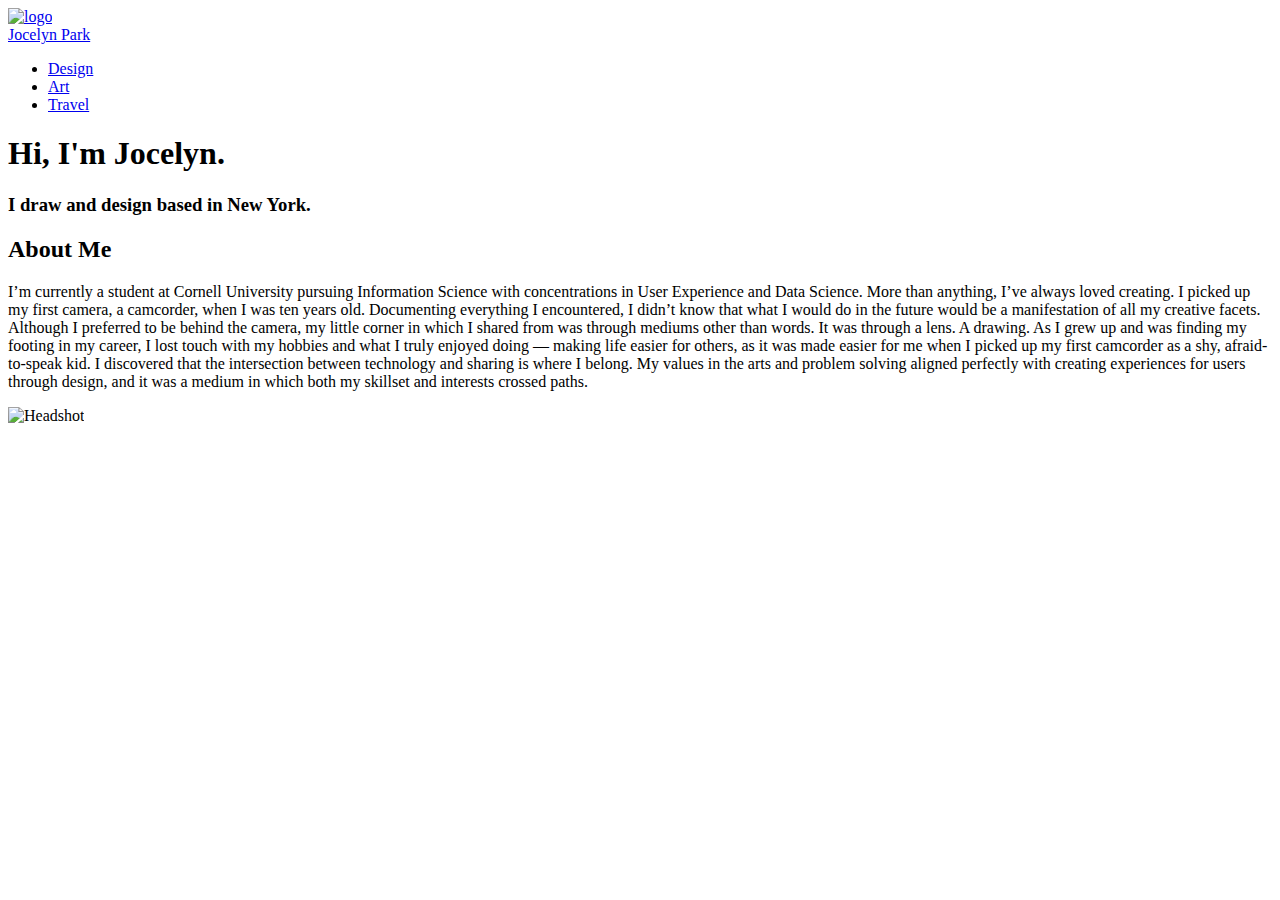
==== index.html @ 2d39cd83 "Add files via upload" ====
<!DOCTYPE html>
<html lang="en">

<head>
  <meta charset="UTF-8">
  <meta name="viewport" content="width=device-width, initial-scale=1">

  <title>Jocelyn Park</title>
  <link rel="stylesheet" type="text/css" href="styles/site.css">
</head>

<body>
  <header>
    <nav class="container">
      <div class="column">
        <a href="index.html"><img src="images/logo.png" alt="logo" class="logo"></a>
      </div>
      <div class="column">
        <a class="title" href="index.html">Jocelyn Park</a>
      </div>
      <div class="column">
        <ul class="navbar">
          <li><a href="design.html">Design</a></li>
          <li><a href="art.html">Art</a></li>
          <li><a href="travel.html">Travel</a></li>
        </ul>
      </div>
      <div class="hamburger-menu">
        <span></span>
        <span></span>
        <span></span>
      </div>
    </nav>
  </header>
  <div class="greeting">
    <h1>Hi, I'm Jocelyn.</h1>
    <h3>I draw and design based in New York.</h3>
  </div>
  <div class="two-columns">
    <div class=about-me-text>
      <h2>About Me</h2>
      <p>I’m currently a student at Cornell University pursuing Information Science with concentrations in User
        Experience and Data Science. More than anything, I’ve always loved creating. I picked up my first camera, a
        camcorder, when I was ten years old. Documenting everything I encountered, I didn’t know that what I would do
        in
        the future would be a manifestation of all my creative facets. Although I preferred to be behind the camera,
        my
        little corner in which I shared from was through mediums other than words. It was through a lens. A drawing.
        As
        I grew up and was finding my footing in my career, I lost touch with my hobbies and what I truly enjoyed doing
        —
        making life easier for others, as it was made easier for me when I picked up my first camcorder as a shy,
        afraid-to-speak kid. I discovered that the intersection between technology and sharing is where I belong. My
        values in the arts and problem solving aligned perfectly with creating experiences for users through design,
        and
        it was a medium in which both my skillset and interests crossed paths.
      </p>
    </div>
    <div class=big-headshot>
      <picture>
        <!-- Source: (original photo) Headshot -->
        <img src="images/headshot.jpeg" alt="Headshot">
      </picture>
    </div>
  </div>
  <script src="scripts/jquery-3.6.1.js"></script>
  <script src="scripts/hamburger.js"></script>
</body>

</html>
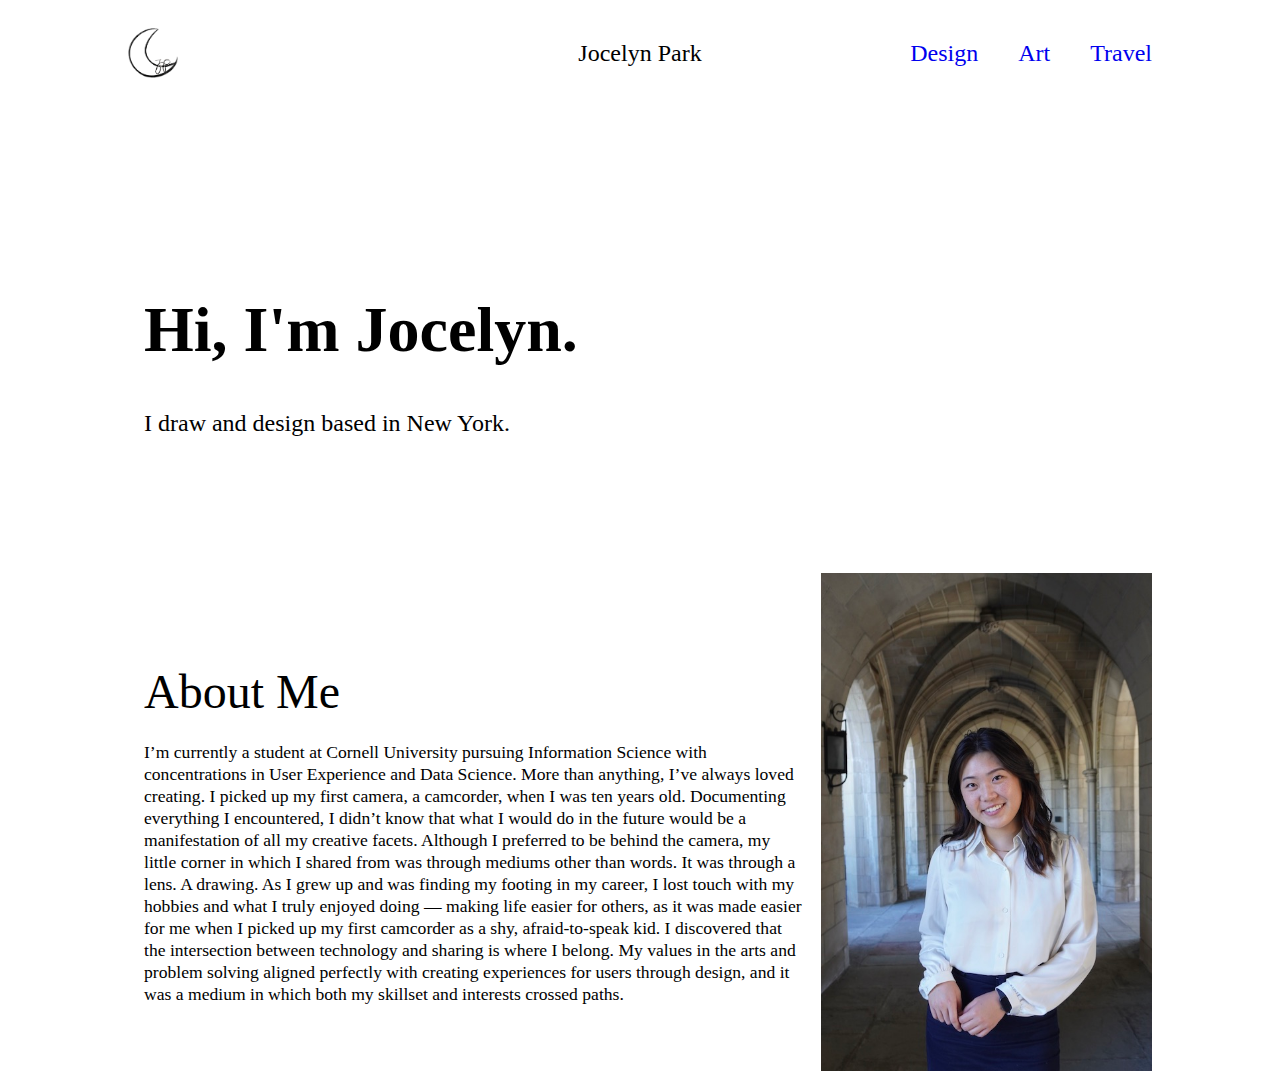
==== commit 0d5426cd: "Add files via upload" ====
--- a/index.html
+++ b/index.html
@@ -67,4 +67,4 @@
   <script src="scripts/hamburger.js"></script>
 </body>
 
-</html>
+</html>--- a/styles/site.css
+++ b/styles/site.css
@@ -0,0 +1,232 @@
+body {
+  /* background-color: lightgray; */
+  font-family: 'Times New Roman', Times, serif;
+  margin-left: 10%;
+  margin-right: 10%;
+}
+
+header {
+  /* background-color: darkgray; */
+  display: flex;
+  flex-direction: row;
+  align-items: center;
+}
+
+a {
+  text-decoration: none;
+}
+
+.hamburger-menu {
+  display: none;
+  position: fixed;
+  top: 0;
+  right: 0;
+  width: 50px;
+  height: 50px;
+  padding: 10px;
+  background-color: #333;
+  color: #fff;
+}
+
+.greeting {
+  padding-left: 1em;
+  padding-right: 1em;
+  padding-top: 7em;
+  padding-bottom: 7em;
+}
+
+h1 {
+  font-weight: bold;
+  font-size: 4em;
+}
+
+h2 {
+  font-weight: normal;
+  font-size: 3em;
+}
+
+h3 {
+  font-weight: 200;
+  font-size: 1.5em;
+}
+
+p {
+  margin: auto;
+  font-size: 1.1em;
+  line-height: 1.25;
+}
+
+.two-columns {
+  display: flex;
+  flex-direction: row;
+  height: auto;
+  align-items: center;
+}
+
+.about-me-text {
+  flex: 2;
+  text-align: left;
+  padding: 1em;
+  line-height: 1.25em;
+}
+
+.big-headshot {
+  flex: 1;
+}
+
+img {
+  max-width: 100%;
+}
+
+.case-study-block {
+  margin: 0 10%;
+}
+
+.logo {
+  height: 50px;
+  width: 50px;
+}
+
+nav {
+  height: 50px;
+  width: 100%;
+  margin-top: 20px;
+  margin-bottom: 60px;
+}
+
+.navbar {
+  display: flex;
+  flex-direction: row;
+  justify-content: right;
+  align-items: center;
+  list-style: none;
+  height: 100%;
+  margin: 0;
+}
+
+.navbar li {
+  margin-left: 40px;
+  color: black;
+  text-decoration: none;
+  font-size: 1.5em;
+}
+
+.title {
+  color: black;
+  display: flex;
+  justify-content: center;
+  align-items: center;
+  margin: 0;
+  padding: 0;
+  height: 100%;
+  text-decoration: none;
+  font-size: 1.5em;
+}
+
+.container {
+  display: flex;
+  flex-direction: row;
+  align-items: center;
+  width: 100%;
+}
+
+.column {
+  flex: 1;
+  height: 100%;
+}
+
+.design-project {
+  margin-bottom: 20px;
+  display: flex;
+  flex-direction: row;
+  height: 100px;
+  border: 1px solid gray;
+  border-radius: 10px;
+  padding-left: 1em;
+  padding-right: 1em;
+  padding-top: 1em;
+  padding-bottom: 1em;
+  align-items: center;
+}
+
+.proj-title {
+  font-weight: bold;
+  line-height: normal;
+  font-size: 2em;
+  text-align: center;
+}
+
+.proj-description {
+  font-size: 1.5em;
+  color: gray;
+}
+
+.gallery {
+  display: flex;
+  width: 100%;
+  flex-direction: row;
+  align-items: center;
+  justify-content: center;
+}
+
+.thumbnails {
+  display: flex;
+  flex-direction: column;
+}
+
+.thumbnails img {
+  margin: 10px;
+}
+
+.main-image {
+  flex: 1;
+  margin: 10px;
+}
+
+.main-image img {
+  width: 100%;
+}
+
+.travel-gallery {
+  display: flex;
+  border: 10px;
+  width: 100%;
+  flex-direction: row;
+  align-items: center;
+  justify-content: center;
+  margin-bottom: 20px;
+
+}
+
+.city-block {
+  width: 100%;
+  display: flex;
+  flex-direction: row;
+  height: 400px;
+  align-items: center;
+  text-align: center;
+  margin: 20px;
+}
+
+.city-vertical {
+  display: flex;
+  flex-direction: column;
+  font-size: larger;
+  height: 100%;
+}
+
+.spain {
+  flex: 1;
+}
+
+.city-title {
+  margin: 20px;
+  font-size: larger;
+}
+
+
+@media (max-width: 750px) {
+  .hamburger-menu {
+    display: block;
+  }
+}
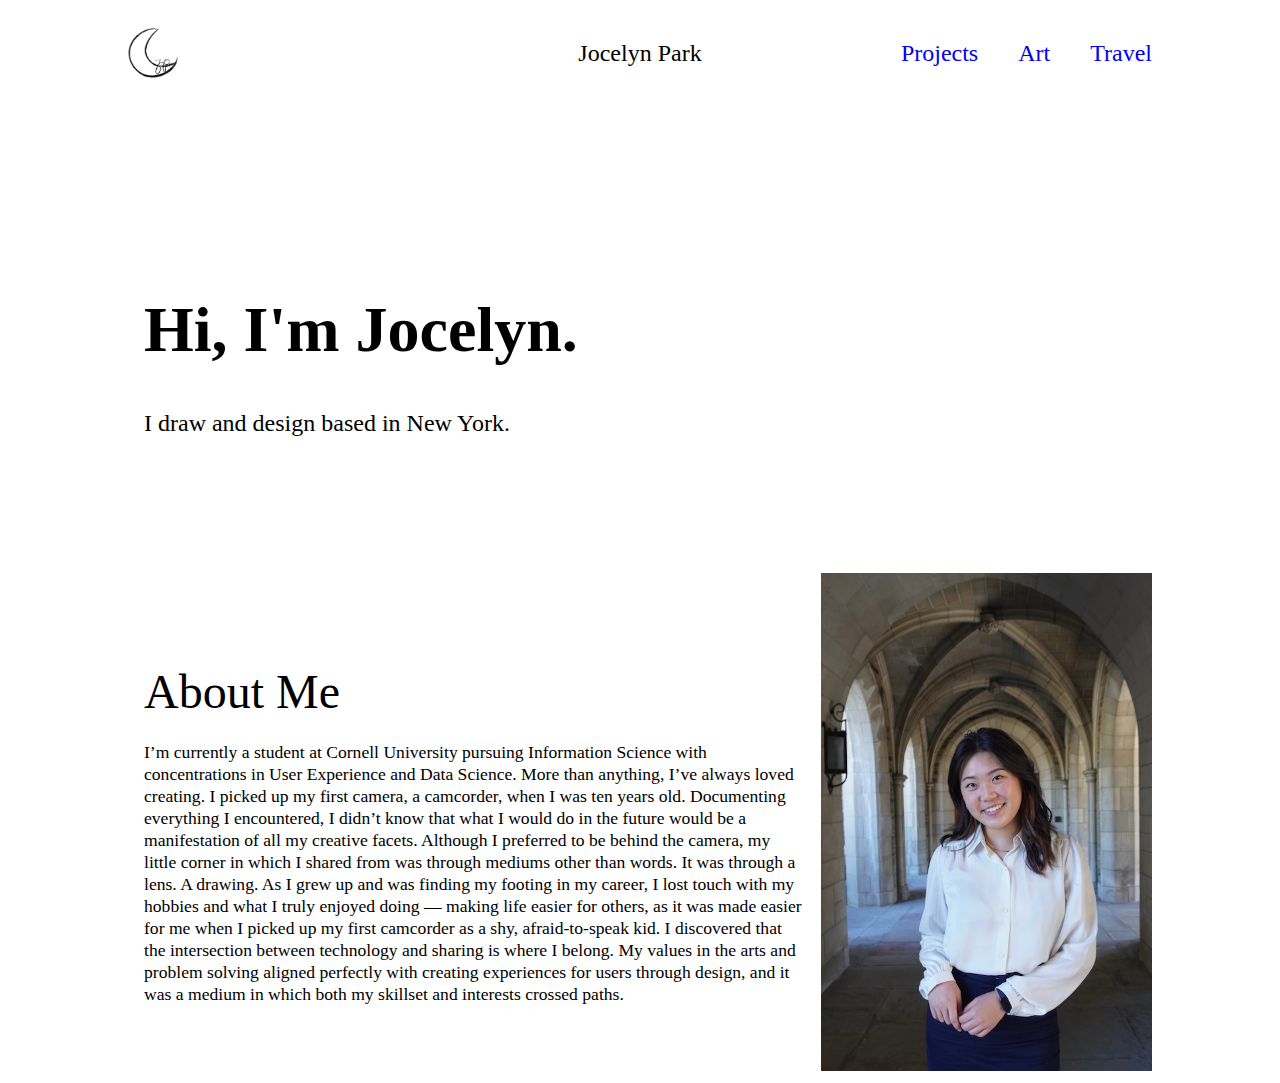
==== commit 9c45eb37: "Add files via upload" ====
--- a/index.html
+++ b/index.html
@@ -19,16 +19,16 @@
         <a class="title" href="index.html">Jocelyn Park</a>
       </div>
       <div class="column">
-        <ul class="navbar">
-          <li><a href="design.html">Design</a></li>
+        <div class="hamburger-menu">
+          <div class="line"></div>
+          <div class="line"></div>
+          <div class="line"></div>
+        </div>
+        <ul class="nav-links">
+          <li><a href="projects.html">Projects</a></li>
           <li><a href="art.html">Art</a></li>
           <li><a href="travel.html">Travel</a></li>
         </ul>
-      </div>
-      <div class="hamburger-menu">
-        <span></span>
-        <span></span>
-        <span></span>
       </div>
     </nav>
   </header>
@@ -67,4 +67,4 @@
   <script src="scripts/hamburger.js"></script>
 </body>
 
-</html>+</html>
--- a/styles/site.css
+++ b/styles/site.css
@@ -16,16 +16,8 @@
   text-decoration: none;
 }
 
-.hamburger-menu {
+.hamburger {
   display: none;
-  position: fixed;
-  top: 0;
-  right: 0;
-  width: 50px;
-  height: 50px;
-  padding: 10px;
-  background-color: #333;
-  color: #fff;
 }
 
 .greeting {
@@ -88,13 +80,15 @@
 }
 
 nav {
+  /* background-color: green; */
   height: 50px;
   width: 100%;
   margin-top: 20px;
   margin-bottom: 60px;
 }
 
-.navbar {
+.nav-links {
+  /* background-color: lightblue; */
   display: flex;
   flex-direction: row;
   justify-content: right;
@@ -104,7 +98,7 @@
   margin: 0;
 }
 
-.navbar li {
+.nav-links li {
   margin-left: 40px;
   color: black;
   text-decoration: none;
@@ -131,8 +125,11 @@
 }
 
 .column {
+  /* background-color: aquamarine; */
+  border-radius: 100em;
   flex: 1;
   height: 100%;
+  align-items: center;
 }
 
 .design-project {
@@ -224,9 +221,103 @@
   font-size: larger;
 }
 
-
-@media (max-width: 750px) {
+.hamburger-menu {
+  display: none;
+}
+
+.line {
+  width: 30px;
+  height: 3px;
+  background-color: black;
+  margin: 5px;
+}
+
+.carousel {
+  position: relative;
+  overflow: hidden;
+}
+
+.slides {
+  display: flex;
+  flex-wrap: wrap;
+  justify-content: space-between;
+}
+
+.slide {
+  flex: 0 0 32%;
+  position: relative;
+}
+
+.slide img {
+  width: 100%;
+}
+
+@media screen and (max-width: 768px) {
+  .slide {
+    flex: 0 0 100%;
+  }
+}
+
+.carousel .prev,
+.carousel .next {
+  position: absolute;
+  top: 50%;
+  transform: translateY(-50%);
+  width: 50px;
+  height: 50px;
+  border: none;
+  background: transparent;
+  color: #fff;
+  font-size: 2rem;
+  cursor: pointer;
+}
+
+.carousel .prev {
+  left: 0;
+}
+
+.carousel .next {
+  right: 0;
+}
+
+@media screen and (max-width: 767px) {
+  .nav-links {
+    display: flex;
+    flex-direction: column;
+    width: 100%;
+    height: 90vh;
+    position: absolute;
+    top: 10vh;
+    right: 0;
+    opacity: 0;
+    transition: all 0.5s ease;
+    align-items: flex-end;
+  }
+
+  .nav-links li {
+    opacity: 0;
+  }
+
   .hamburger-menu {
+    /* background-color: beige; */
     display: block;
-  }
-}
+    width: 30px;
+    margin-left: auto;
+    margin-top: 15px;
+    margin-bottom: auto;
+    cursor: pointer;
+  }
+
+  .nav-active {
+    /* background-color: green; */
+    opacity: 1;
+  }
+
+  .nav-links li {
+    opacity: 1;
+    transition: opacity 0.5s ease 0.5s;
+    text-align: right;
+    margin-right: 40px;
+    /* background-color: red; */
+  }
+}
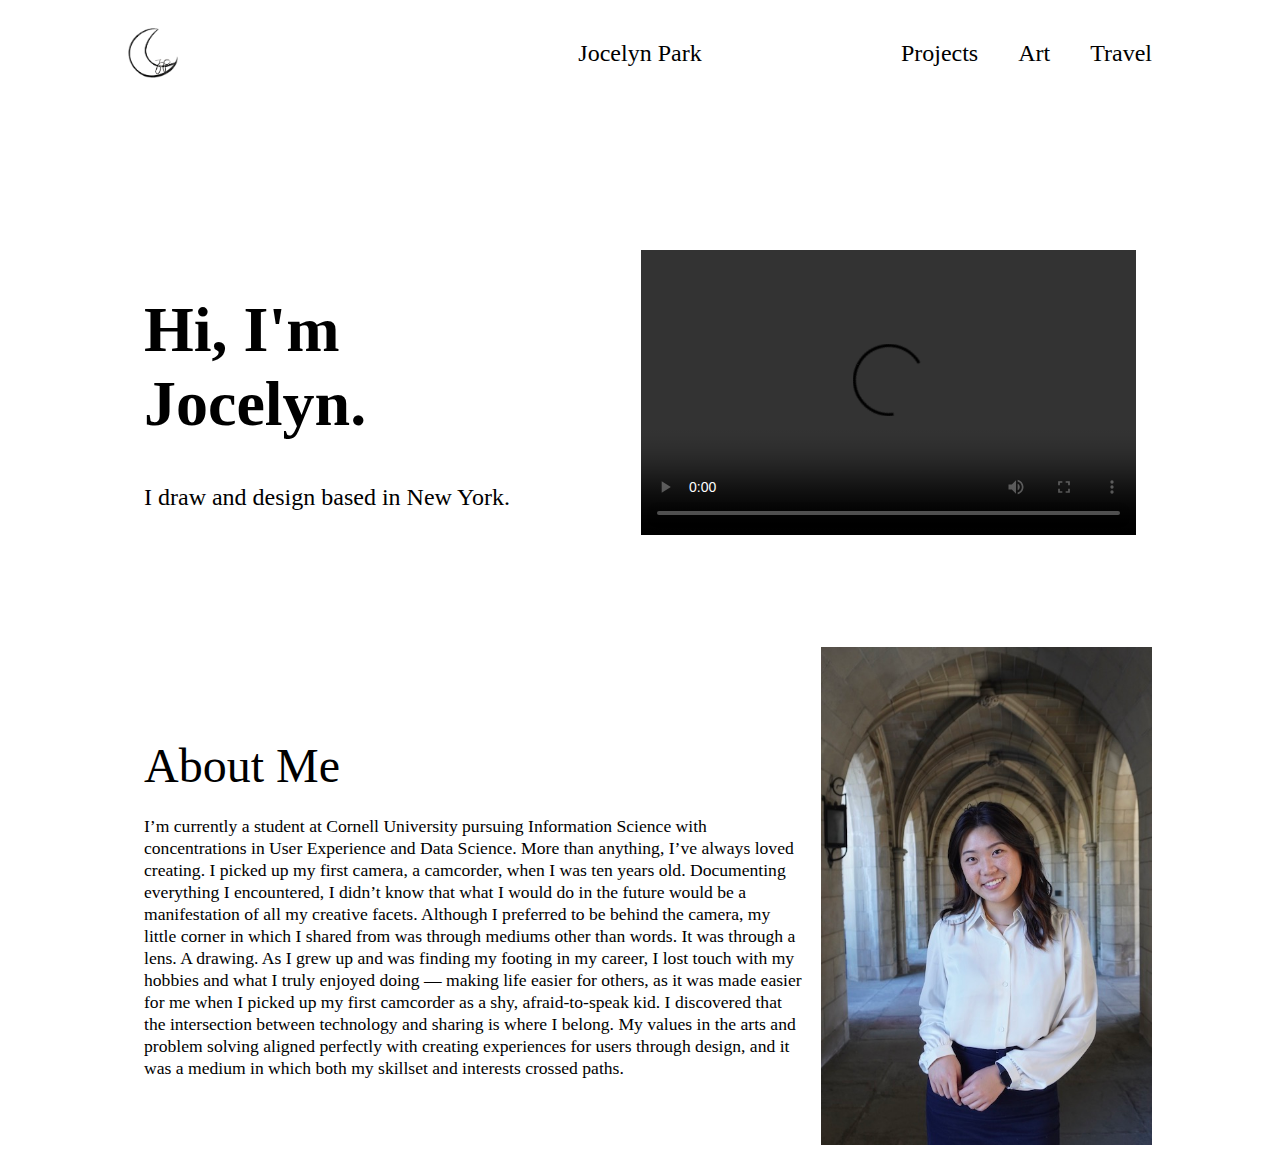
==== commit 2c25f671: "added video and gallery interactivity" ====
--- a/index.html
+++ b/index.html
@@ -33,8 +33,13 @@
     </nav>
   </header>
   <div class="greeting">
-    <h1>Hi, I'm Jocelyn.</h1>
-    <h3>I draw and design based in New York.</h3>
+    <div class="greeting-text">
+      <h1>Hi, I'm Jocelyn.</h1>
+      <h3>I draw and design based in New York.</h3>
+    </div>
+    <video id="myVideo" autoplay loop controls>
+      <source src="videos/thumbnails.m4v" type="video/mp4">
+    </video>
   </div>
   <div class="two-columns">
     <div class=about-me-text>
@@ -65,6 +70,7 @@
   </div>
   <script src="scripts/jquery-3.6.1.js"></script>
   <script src="scripts/hamburger.js"></script>
+  <script src="scripts/video.js"></script>
 </body>
 
-</html>
+</html>--- a/styles/site.css
+++ b/styles/site.css
@@ -3,6 +3,7 @@
   font-family: 'Times New Roman', Times, serif;
   margin-left: 10%;
   margin-right: 10%;
+  font-family: Baskerville;
 }
 
 header {
@@ -14,6 +15,8 @@
 
 a {
   text-decoration: none;
+  text-transform: none;
+  color: black;
 }
 
 .hamburger {
@@ -25,11 +28,40 @@
   padding-right: 1em;
   padding-top: 7em;
   padding-bottom: 7em;
+  display: flex;
+  flex-direction: row;
+}
+
+#myVideo {
+  width: 100px;
+  height: auto;
+}
+
+.greeting video {
+  display: inline-block;
+  flex-basis: 50%;
+  margin-left: auto;
+}
+
+.greeting-text {
+  align-items: left;
+}
+
+.hidden {
+  display: none;
+}
+
+#buttonA,
+#buttonB,
+#buttonC,
+#buttonD {
+  cursor: pointer;
 }
 
 h1 {
   font-weight: bold;
   font-size: 4em;
+  margin-right: 1em;
 }
 
 h2 {
@@ -40,6 +72,7 @@
 h3 {
   font-weight: 200;
   font-size: 1.5em;
+  flex-basis: 50%;
 }
 
 p {
@@ -280,6 +313,69 @@
   right: 0;
 }
 
+.news-container-col-big {
+  /* background-color: green; */
+  flex: 2;
+  display: flex;
+  flex-direction: column;
+}
+
+.news-container-col-small {
+  /* background-color: blue; */
+  flex: 1;
+  display: flex;
+  flex-direction: column;
+}
+
+.news-container-row {
+  display: flex;
+  flex-direction: row;
+}
+
+.news {
+  font-family: Baskerville;
+}
+
+.news h1 {
+  text-align: center;
+  margin-top: 0;
+  margin-bottom: 60px;
+  font-weight: normal;
+}
+
+.news-box {
+  /* background-color: green; */
+  height: 300px;
+  width: 700px;
+  overflow: hidden;
+}
+
+.news h3 {
+  font-weight: 550;
+  margin-bottom: 0;
+  font-size: x-large;
+}
+
+.news h4 {
+  margin-top: 10px;
+  color: #5A5A5A;
+  font-weight: normal;
+  font-size: larger;
+}
+
+.news-box img {
+  height: 300px;
+  float: right;
+  padding-right: 100px;
+}
+
+.news-box-small {
+  background-color: lightgreen;
+  margin-left: 10px;
+  height: 350px;
+  width: 400px;
+}
+
 @media screen and (max-width: 767px) {
   .nav-links {
     display: flex;
@@ -299,7 +395,6 @@
   }
 
   .hamburger-menu {
-    /* background-color: beige; */
     display: block;
     width: 30px;
     margin-left: auto;
@@ -309,7 +404,6 @@
   }
 
   .nav-active {
-    /* background-color: green; */
     opacity: 1;
   }
 
@@ -318,6 +412,5 @@
     transition: opacity 0.5s ease 0.5s;
     text-align: right;
     margin-right: 40px;
-    /* background-color: red; */
-  }
-}
+  }
+}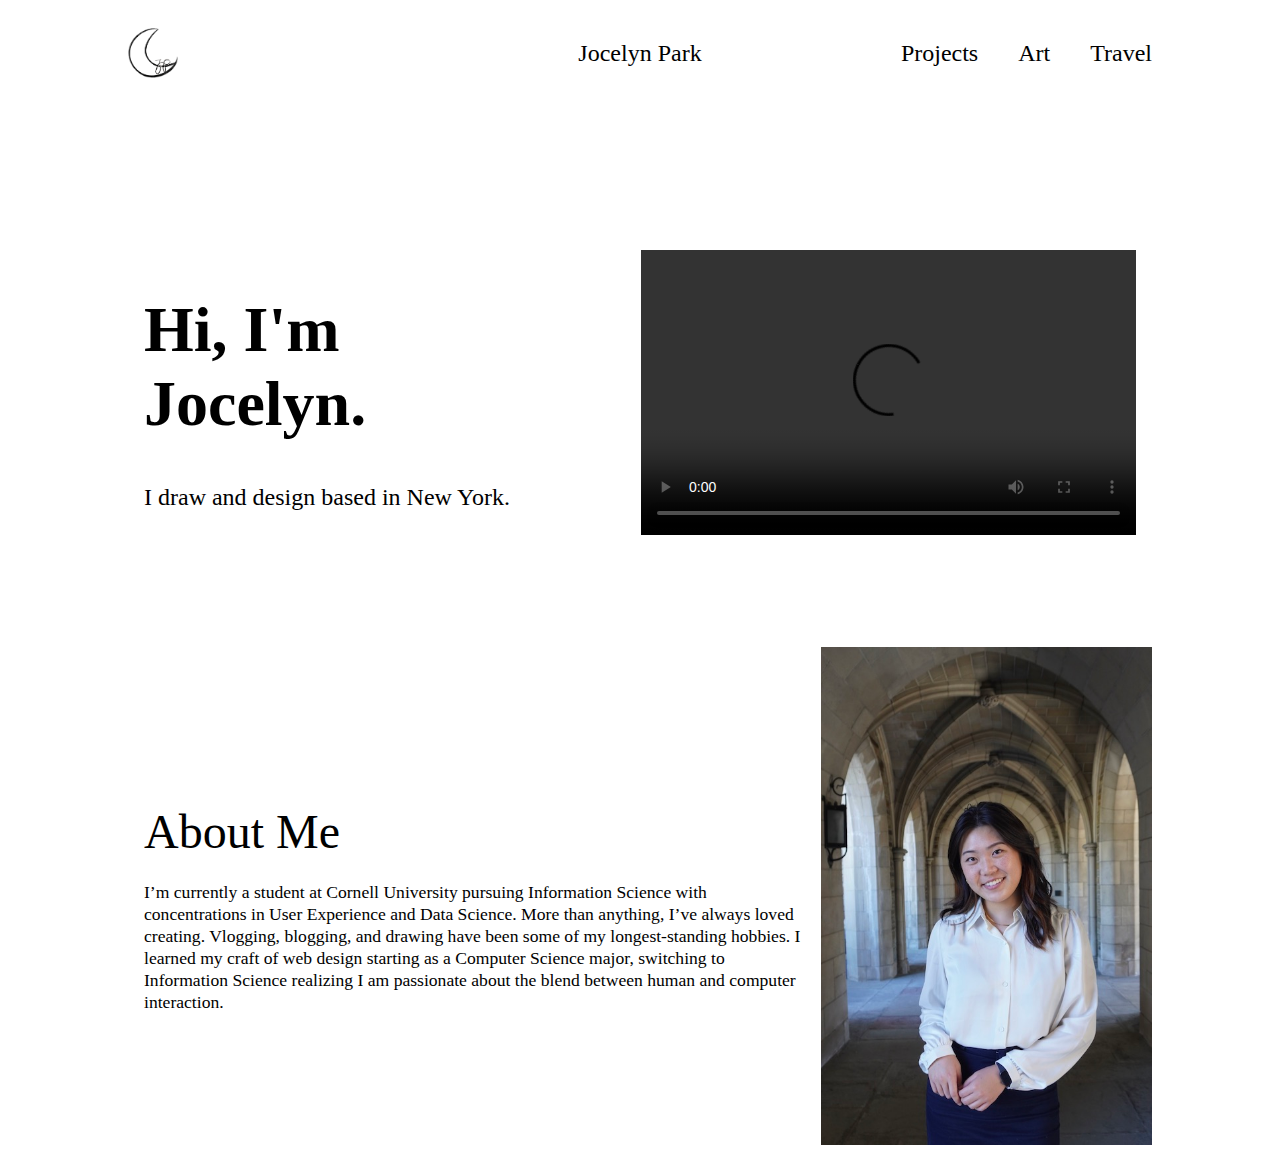
==== commit 19e08d93: "fixed bio, added more styling" ====
--- a/index.html
+++ b/index.html
@@ -45,20 +45,11 @@
     <div class=about-me-text>
       <h2>About Me</h2>
       <p>I’m currently a student at Cornell University pursuing Information Science with concentrations in User
-        Experience and Data Science. More than anything, I’ve always loved creating. I picked up my first camera, a
-        camcorder, when I was ten years old. Documenting everything I encountered, I didn’t know that what I would do
-        in
-        the future would be a manifestation of all my creative facets. Although I preferred to be behind the camera,
-        my
-        little corner in which I shared from was through mediums other than words. It was through a lens. A drawing.
-        As
-        I grew up and was finding my footing in my career, I lost touch with my hobbies and what I truly enjoyed doing
-        —
-        making life easier for others, as it was made easier for me when I picked up my first camcorder as a shy,
-        afraid-to-speak kid. I discovered that the intersection between technology and sharing is where I belong. My
-        values in the arts and problem solving aligned perfectly with creating experiences for users through design,
-        and
-        it was a medium in which both my skillset and interests crossed paths.
+        Experience and Data Science. More than anything, I’ve always loved creating. Vlogging, blogging, and drawing
+        have been some of my longest-standing hobbies.
+        I learned my craft of web design starting as a Computer Science major, switching to Information Science
+        realizing I am passionate
+        about the blend between human and computer interaction.
       </p>
     </div>
     <div class=big-headshot>
--- a/styles/site.css
+++ b/styles/site.css
@@ -189,6 +189,16 @@
 .proj-description {
   font-size: 1.5em;
   color: gray;
+}
+
+
+.proj-hover-text {
+  display: none;
+}
+
+.design-project:hover .proj-hover-text {
+  color: darkgray;
+  display: block;
 }
 
 .gallery {
@@ -370,7 +380,6 @@
 }
 
 .news-box-small {
-  background-color: lightgreen;
   margin-left: 10px;
   height: 350px;
   width: 400px;
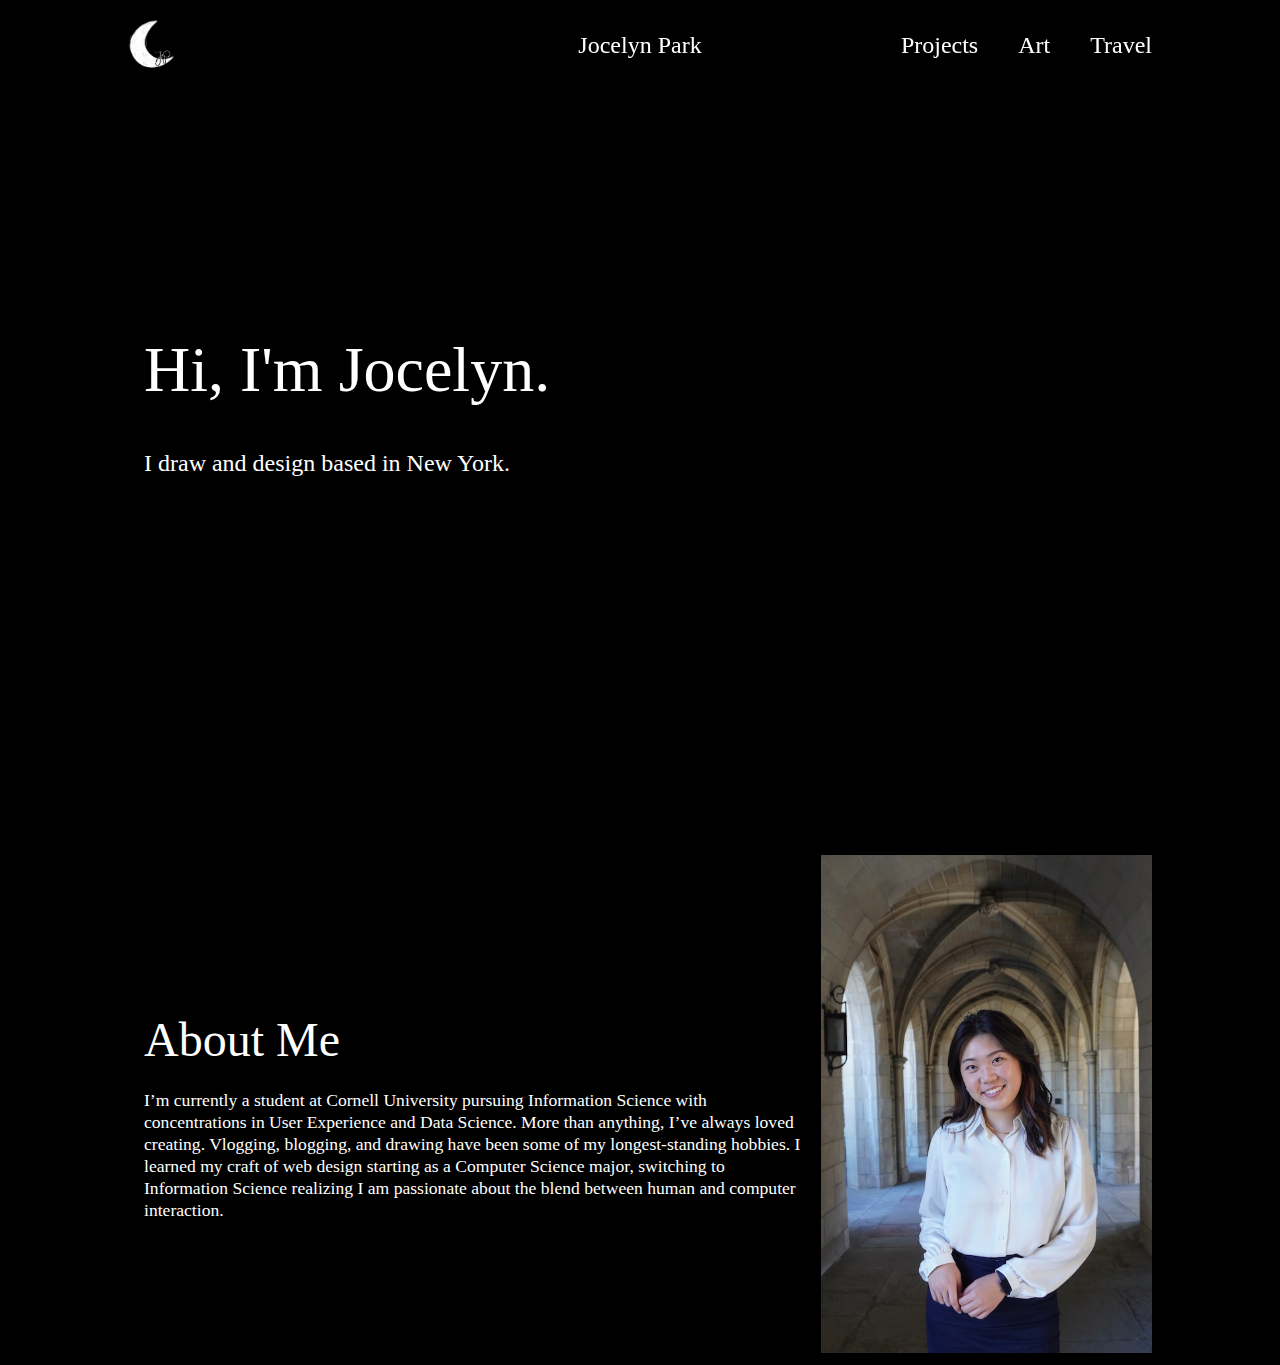
==== commit 482655f8: "changed to dark theme, froze header" ====
--- a/index.html
+++ b/index.html
@@ -32,33 +32,34 @@
       </div>
     </nav>
   </header>
-  <div class="greeting">
-    <div class="greeting-text">
-      <h1>Hi, I'm Jocelyn.</h1>
-      <h3>I draw and design based in New York.</h3>
+  <main>
+    <div class="greeting">
+      <div class="greeting-text">
+        <h1>Hi, I'm Jocelyn.</h1>
+        <h3>I draw and design based in New York.</h3>
+      </div>
     </div>
-    <video id="myVideo" autoplay loop controls>
-      <source src="videos/thumbnails.m4v" type="video/mp4">
+    <video src="videos/thumbnails.m4v" id="myVideo">
     </video>
-  </div>
-  <div class="two-columns">
-    <div class=about-me-text>
-      <h2>About Me</h2>
-      <p>I’m currently a student at Cornell University pursuing Information Science with concentrations in User
-        Experience and Data Science. More than anything, I’ve always loved creating. Vlogging, blogging, and drawing
-        have been some of my longest-standing hobbies.
-        I learned my craft of web design starting as a Computer Science major, switching to Information Science
-        realizing I am passionate
-        about the blend between human and computer interaction.
-      </p>
+    <div class="two-columns">
+      <div class=about-me-text>
+        <h2>About Me</h2>
+        <p>I’m currently a student at Cornell University pursuing Information Science with concentrations in User
+          Experience and Data Science. More than anything, I’ve always loved creating. Vlogging, blogging, and drawing
+          have been some of my longest-standing hobbies.
+          I learned my craft of web design starting as a Computer Science major, switching to Information Science
+          realizing I am passionate
+          about the blend between human and computer interaction.
+        </p>
+      </div>
+      <div class=big-headshot>
+        <picture>
+          <!-- Source: (original photo) Headshot -->
+          <img src="images/headshot.jpeg" alt="Headshot">
+        </picture>
+      </div>
     </div>
-    <div class=big-headshot>
-      <picture>
-        <!-- Source: (original photo) Headshot -->
-        <img src="images/headshot.jpeg" alt="Headshot">
-      </picture>
-    </div>
-  </div>
+  </main>
   <script src="scripts/jquery-3.6.1.js"></script>
   <script src="scripts/hamburger.js"></script>
   <script src="scripts/video.js"></script>
--- a/styles/site.css
+++ b/styles/site.css
@@ -1,25 +1,34 @@
 body {
   /* background-color: lightgray; */
-  font-family: 'Times New Roman', Times, serif;
   margin-left: 10%;
   margin-right: 10%;
   font-family: Baskerville;
+  background-color: black;
+  color: white;
 }
 
 header {
-  /* background-color: darkgray; */
-  display: flex;
-  flex-direction: row;
-  align-items: center;
+  background-color: black;
+  display: flex;
+  flex-direction: row;
+  align-items: center;
+  width: 80%;
+  z-index: 1000;
+  position: fixed;
+  top: 0;
+}
+
+main {
+  margin-top: 90px;
 }
 
 a {
   text-decoration: none;
   text-transform: none;
-  color: black;
-}
-
-.hamburger {
+  color: white;
+}
+
+.hamburger-menu {
   display: none;
 }
 
@@ -30,17 +39,14 @@
   padding-bottom: 7em;
   display: flex;
   flex-direction: row;
+  position: sticky;
+  padding-top: 200px;
+  padding-bottom: 200px;
 }
 
 #myVideo {
-  width: 100px;
+  width: 100%;
   height: auto;
-}
-
-.greeting video {
-  display: inline-block;
-  flex-basis: 50%;
-  margin-left: auto;
 }
 
 .greeting-text {
@@ -59,7 +65,7 @@
 }
 
 h1 {
-  font-weight: bold;
+  font-weight: normal;
   font-size: 4em;
   margin-right: 1em;
 }
@@ -117,7 +123,7 @@
   height: 50px;
   width: 100%;
   margin-top: 20px;
-  margin-bottom: 60px;
+  margin-bottom: 20px;
 }
 
 .nav-links {
@@ -132,14 +138,12 @@
 }
 
 .nav-links li {
-  margin-left: 40px;
-  color: black;
   text-decoration: none;
   font-size: 1.5em;
+  margin-left: 40px;
 }
 
 .title {
-  color: black;
   display: flex;
   justify-content: center;
   align-items: center;
@@ -158,8 +162,7 @@
 }
 
 .column {
-  /* background-color: aquamarine; */
-  border-radius: 100em;
+  /* background-color: gray; */
   flex: 1;
   height: 100%;
   align-items: center;
@@ -271,7 +274,7 @@
 .line {
   width: 30px;
   height: 3px;
-  background-color: black;
+  background-color: white;
   margin: 5px;
 }
 
@@ -347,6 +350,7 @@
 }
 
 .news h1 {
+  width: 100%;
   text-align: center;
   margin-top: 0;
   margin-bottom: 60px;
@@ -403,6 +407,10 @@
     opacity: 0;
   }
 
+  .nav-active {
+    opacity: 1;
+  }
+
   .hamburger-menu {
     display: block;
     width: 30px;
@@ -412,14 +420,15 @@
     cursor: pointer;
   }
 
-  .nav-active {
-    opacity: 1;
-  }
-
   .nav-links li {
     opacity: 1;
     transition: opacity 0.5s ease 0.5s;
     text-align: right;
     margin-right: 40px;
   }
+}
+
+.hero-cover {
+  background-color: black;
+  height: 300px;
 }